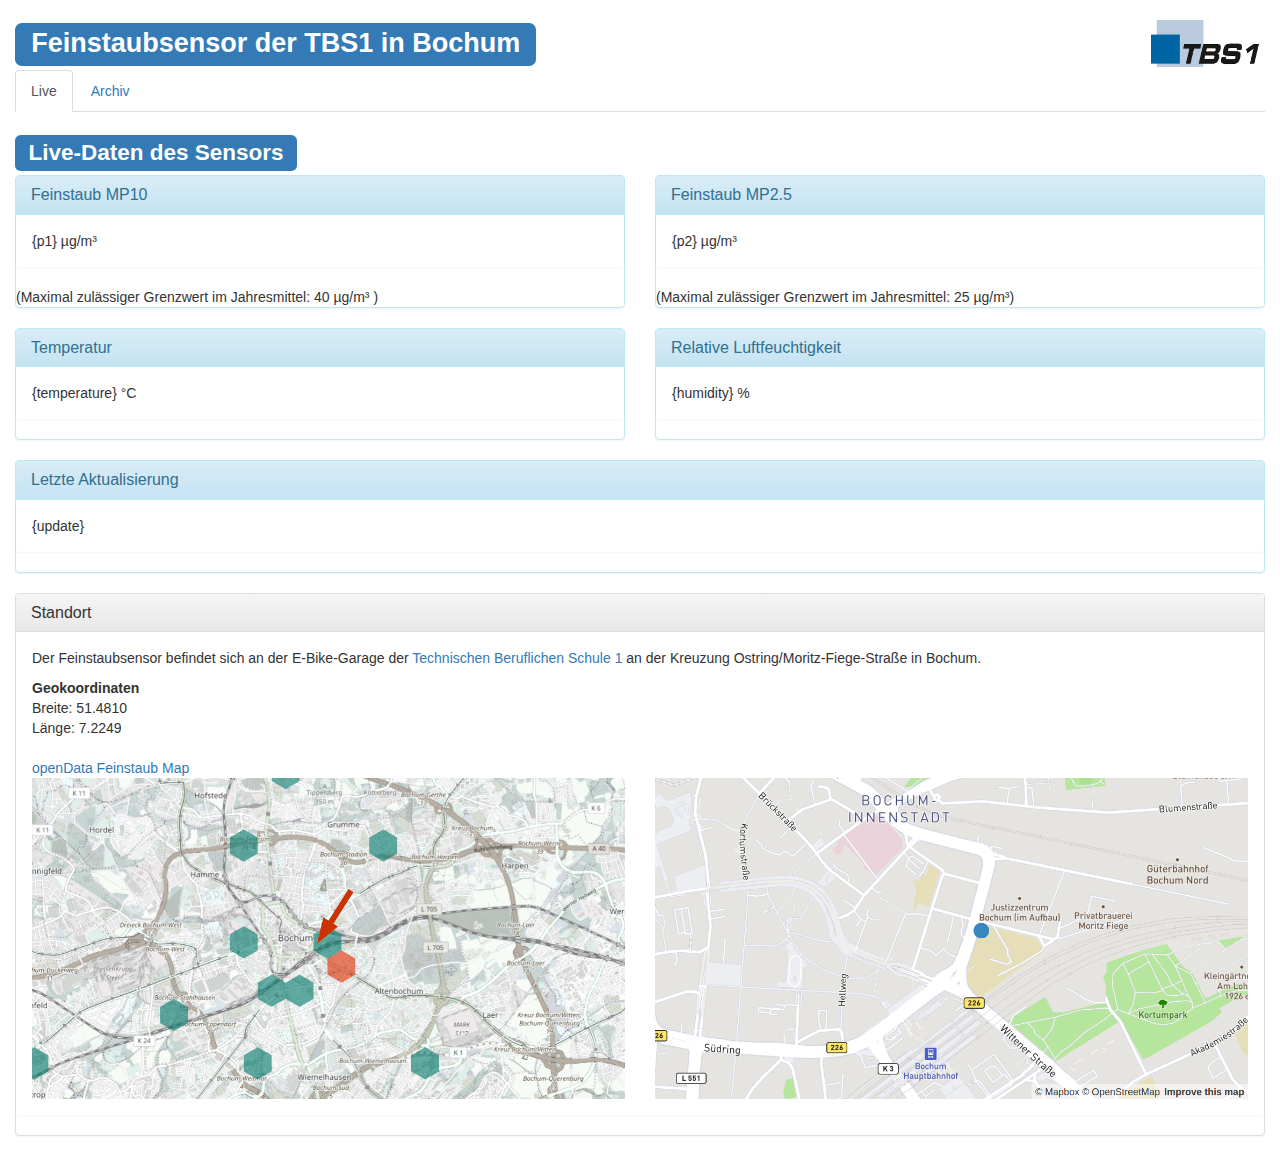
==== current_values_render/current_values.tpl.html @ a275be41 "changed template file name." ====
<!DOCTYPE html>
<html lang="de">
  <head>
    <link rel="shortcut icon" type="image/x-icon" href="favicon.ico">
    <meta charset="utf-8">
    <meta http-equiv="X-UA-Compatible" content="IE=edge">
    <meta name="viewport" content="width=device-width, initial-scale=1">
    <title>Feinstaubsensor der TBS1 in Bochum</title>
    <!-- jQuery -->
    <script src="./bootstrap/js/jquery-3.2.1.min.js"></script>
    <!-- Bootstrap -->
    <script src="./bootstrap/js/bootstrap.min.js"></script>
    <link href="bootstrap/css/bootstrap.min.css" rel="stylesheet">
    <link href="bootstrap/css/bootstrap-theme.min.css" rel="stylesheet">
  </head>
  <body>
    <div class="container-fluid">
      <div class="row">
        <div class="col-xs-6">
          <h1>
            <span class="label label-primary">Feinstaubsensor der TBS1 in Bochum</span>
          </h1>
        </div>
        <div class="col-xs-6">
          <img style="margin-top: 20px; height: 50px;" class="pull-right" src="./img/logo.png" alt="Logo" />
        </div>
      </div>
      <ul class="nav nav-tabs">
        <li class="active">
          <a data-toggle="tab" href="#live">Live</a>
        </li>
        <li>
          <a data-toggle="tab" href="#archive">Archiv</a>
        </li>
      </ul>
      <div class="tab-content">
        <!-- begin of live data -->
        <div id="live" class="tab-pane fade in active">
          <div class="row">
            <div class="col-xs-12">
              <h2>
                <span class="label label-primary">Live-Daten des Sensors</span>
              </h2>
            </div>
          </div>
          <div class="row">
            <div class="col-xs-6">
              <div class="panel panel-info">
                <div class="panel-heading">
                  <h3 class="panel-title">Feinstaub MP10</h3>
                </div>
                <div class="panel panel-body">
                  {p1} &micro;g/m&sup3;
                </div>
                (Maximal zulässiger Grenzwert im Jahresmittel: 40 &micro;g/m&sup3; )
                <!-- Grenzwerte gemäß http://www.umweltbundesamt.de/themen/luft/luftschadstoffe/feinstaub -->
              </div>
            </div>
            <div class="col-xs-6">
              <div class="panel panel-info">
                <div class="panel-heading">
                  <h3 class="panel-title">Feinstaub MP2.5</h3>
                </div>
                <div class="panel panel-body">
                  {p2} &micro;g/m&sup3;
                </div>
                (Maximal zulässiger Grenzwert im Jahresmittel: 25 &micro;g/m&sup3;)
              </div>
            </div>
          </div>
          <div class="row">
            <div class="col-xs-6">
              <div class="panel panel-info">
                <div class="panel-heading">
                  <h3 class="panel-title">Temperatur</h3>
                </div>
                <div class="panel panel-body">
                  {temperature} &deg;C
                </div>
              </div>
            </div>
            <div class="col-xs-6">
              <div class="panel panel-info">
                <div class="panel-heading">
                  <h3 class="panel-title">Relative Luftfeuchtigkeit</h3>
                </div>
                <div class="panel panel-body">
                  {humidity} %
                </div>
              </div>
            </div>
          </div>
          <div class="row">
            <div class="col-xs-12">
              <div class="panel panel-info">
                <div class="panel-heading">
                  <h3 class="panel-title">Letzte Aktualisierung</h3>
                </div>
                <div class="panel panel-body">
                  {update}
                </div>
              </div>
            </div>
          </div>
        </div>
        <!-- end of live data -->
        <!-- begin of archive data --->
        <div id="archive" class="tab-pane fade">
          <div class="row">
            <div class="col-xs-12">
              <h2>
                <span class="label label-primary">Archiv-Daten und Diagramme</span>
              </h2>
            </div>
          </div>
          <!-- 4 diagrams -->
          <div class="row">
            <div class="col-xs-12">
              <div class="panel panel-info">
                <div class="panel-heading">
                  <h3 class="panel-title">Gleitender 24h-Durchschnitt</h3>
                </div>
                <div class="panel panel-body">
                  <div class="row">
                    <div class="col-xs-6">
                      <img style="width: 100%;" src="https://www.madavi.de/sensor/images/sensor-esp8266-3394227-sds011-1-floating.png" alt="Gleitender 24h-Durchschnitt des PM10-Wertes" />
                    </div>
                    <div class="col-xs-6">
                      <img style="width: 100%;" src="https://www.madavi.de/sensor/images/sensor-esp8266-3394227-sds011-25-floating.png" alt="Gleitender 24h-Durchschnitt des PM2.5-Wertes" /> 
                    </div>
                  </div>
                  <div class="row" style="margin-top: 10px;">
                    <div class="col-xs-6">
                      <img style="width: 100%;" src="https://www.madavi.de/sensor/images/sensor-esp8266-3394227-dht-1-floating.png" alt="Gleitender 24h-Durchschnitt der Temperatur" />
                    </div>
                    <div class="col-xs-6">
                      <img style="width: 100%;" src="https://www.madavi.de/sensor/images/sensor-esp8266-3394227-dht-25-floating.png" alt="Gleitender 24h-Durchschnitt der relativen Luftfeuchtigkeit" /> 
                    </div>
                  </div>
                </div>
              </div>
            </div>
          </div>
          <!-- 4 diagrams -->
          <div class="row">
            <div class="col-xs-12">
              <div class="panel panel-info">
                <div class="panel-heading">
                  <h3 class="panel-title">&Uuml;ber einen Tag</h3>
                </div>
                <div class="panel panel-body">
                  <div class="row">
                    <div class="col-xs-6">
                      <img style="width: 100%;" src="https://www.madavi.de/sensor/images/sensor-esp8266-3394227-sds011-1-day.png" alt="PM10-Wert &uuml;ber einen Tag" />
                    </div>
                    <div class="col-xs-6">
                      <img style="width: 100%;" src="https://www.madavi.de/sensor/images/sensor-esp8266-3394227-sds011-25-day.png" alt="PM2.5-Wert &uuml;ber einen Tag" /> 
                    </div>
                  </div>
                  <div class="row" style="margin-top: 10px;">
                    <div class="col-xs-6">
                      <img style="width: 100%;" src="https://www.madavi.de/sensor/images/sensor-esp8266-3394227-dht-1-day.png" alt="Temperatur &uuml;ber einen Tag" />
                    </div>
                    <div class="col-xs-6">
                      <img style="width: 100%;" src="https://www.madavi.de/sensor/images/sensor-esp8266-3394227-dht-25-day.png" alt="Relative Luftfeuchtigkeit &uuml;ber einen Tag" /> 
                    </div>
                  </div>
                </div>
              </div>
            </div>
          </div>
          <!-- 4 diagrams -->
          <div class="row">
            <div class="col-xs-12">
              <div class="panel panel-info">
                <div class="panel-heading">
                  <h3 class="panel-title">&Uuml;ber eine Woche</h3>
                </div>
                <div class="panel panel-body">
                  <div class="row">
                    <div class="col-xs-6">
                      <img style="width: 100%;" src="https://www.madavi.de/sensor/images/sensor-esp8266-3394227-sds011-1-week.png" alt="PM10-Wert &uuml;ber eine Woche" />
                    </div>
                    <div class="col-xs-6">
                      <img style="width: 100%;" src="https://www.madavi.de/sensor/images/sensor-esp8266-3394227-sds011-25-week.png" alt="PM2.5-Wert &uuml;ber eine Woche" /> 
                    </div>
                  </div>
                  <div class="row" style="margin-top: 10px;">
                    <div class="col-xs-6">
                      <img style="width: 100%;" src="https://www.madavi.de/sensor/images/sensor-esp8266-3394227-dht-1-week.png" alt="Temperatur &uuml;ber eine Woche" />
                    </div>
                    <div class="col-xs-6">
                      <img style="width: 100%;" src="https://www.madavi.de/sensor/images/sensor-esp8266-3394227-dht-25-week.png" alt="Relative Luftfeuchtigkeit &uuml;ber eine Woche" /> 
                    </div>
                  </div>
                </div>
              </div>
            </div>
          </div>
          <!-- 4 diagrams -->
          <div class="row">
            <div class="col-xs-12">
              <div class="panel panel-info">
                <div class="panel-heading">
                  <h3 class="panel-title">&Uuml;ber einen Monat</h3>
                </div>
                <div class="panel panel-body">
                  <div class="row">
                    <div class="col-xs-6">
                      <img style="width: 100%;" src="https://www.madavi.de/sensor/images/sensor-esp8266-3394227-sds011-1-month.png" alt="PM10-Wert &uuml;ber einen Monat" />
                    </div>
                    <div class="col-xs-6">
                      <img style="width: 100%;" src="https://www.madavi.de/sensor/images/sensor-esp8266-3394227-sds011-25-month.png" alt="PM2.5-Wert &uuml;ber einen Monat" /> 
                    </div>
                  </div>
                  <div class="row" style="margin-top: 10px;">
                    <div class="col-xs-6">
                      <img style="width: 100%;" src="https://www.madavi.de/sensor/images/sensor-esp8266-3394227-dht-1-month.png" alt="Temperatur &uuml;ber einen Monat" />
                    </div>
                    <div class="col-xs-6">
                      <img style="width: 100%;" src="https://www.madavi.de/sensor/images/sensor-esp8266-3394227-dht-25-month.png" alt="Relative Luftfeuchtigkeit &uuml;ber einen Monat" /> 
                    </div>
                  </div>
                </div>
              </div>
            </div>
          </div>
          <!-- end of diagrams -->
          <div class="row">
            <div class="col-xs-12">
              <div class="panel panel-info">
                <div class="panel-heading">
                  <h3 class="panel-title">Archiv-Daten im CSV-Format</h3>
                </div>
                <div class="panel panel-body">
                  <a href="http://archive.luftdaten.info">archive.luftdaten.info</a> <br />
                  Feinstaub PM10 und PM2.5: /yyyy-mm-dd/yyyy-mm-dd_sds011_sensor_3659.csv <br />
                  Temperatur und Luftfeuchtigkeit: /yyyy-mm-dd/yyyy-mm-dd_dht22_sensor_3660.csv
                </div>
              </div>
            </div>
          </div>
        </div>
        <!-- end of archive data -->
        <!-- begin of standort -->
        <div class="row">
          <div class="col-xs-12">
            <div class="panel panel-default">
              <div class="panel-heading">
                <h3 class="panel-title">Standort</h3>
              </div>
              <div class="panel panel-body">
                <p>Der Feinstaubsensor befindet sich an der E-Bike-Garage der <a href="http://www.tbs1.de">Technischen Beruflichen Schule 1</a> an der Kreuzung Ostring/Moritz-Fiege-Stra&szlig;e in Bochum.</p>
                <address>
                  <strong>Geokoordinaten</strong><br />
                  Breite: 51.4810 <br />
                  L&auml;nge: 7.2249
                </address>
                <a href="http://bochum.maps.luftdaten.info/#13/51.4810/7.2248">openData Feinstaub Map</a> <br />
                <div class="row">
                  <div class="col-xs-6">
                    <img style="width: 100%;" src="./img/standort_wabe_pfeil.png" alt="Standort des Sensors in der Wabe" />
                  </div>
                  <div class="col-xs-6">
                    <img style="width: 100%;" class="abbildung" src="./img/standort_punkt.png" alt="Standort des Sensors als Punkt" /> 
                  </div>
                </div>
              </div>
            </div>
          </div>
        </div>
        <!-- end of standort -->
      </div>
      <!-- end of tab content -->
    </div>
    <!-- end of container fluid -->
  </body>
</html>
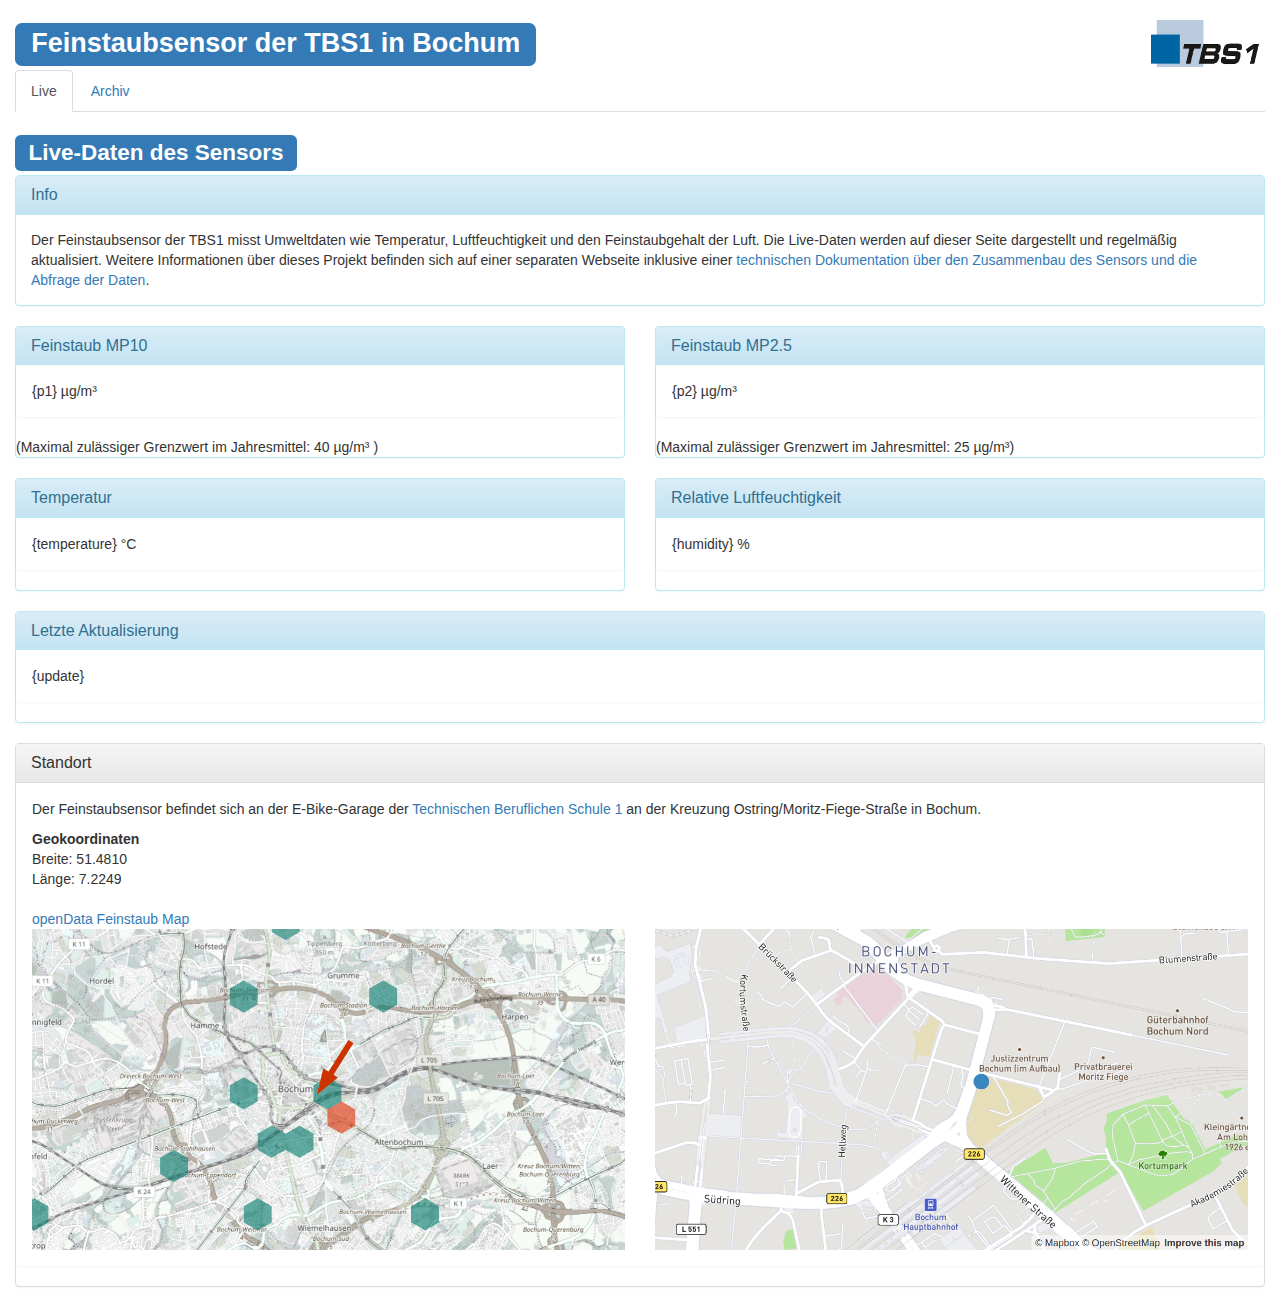
==== commit e7ecab91: "added information about sensor. closes issue #4." ====
--- a/current_values_render/current_values.tpl.html
+++ b/current_values_render/current_values.tpl.html
@@ -44,6 +44,26 @@
             </div>
           </div>
           <div class="row">
+            <div class="col-xs-12">
+              <div class="panel panel-info">
+                <div class="panel-heading">
+                  <h3 class="panel-title">Info</h3>
+                </div>
+                <div class="panel-body">
+                  Der Feinstaubsensor der TBS1 misst Umweltdaten wie Temperatur,
+                  Luftfeuchtigkeit und den Feinstaubgehalt der Luft. Die
+                  Live-Daten werden auf dieser Seite dargestellt und regelmäßig
+                  aktualisiert.
+                  Weitere Informationen über dieses Projekt befinden sich auf
+                  einer separaten Webseite inklusive einer
+                  <a href="https://tbs1-bo.github.io/luftdaten.tbs1.de">technischen
+                  Dokumentation über den Zusammenbau des Sensors und die Abfrage
+                  der Daten</a>.
+                </div>
+              </div>
+            </div>
+          </div>
+          <div class="row">
             <div class="col-xs-6">
               <div class="panel panel-info">
                 <div class="panel-heading">
@@ -233,7 +253,7 @@
                   <h3 class="panel-title">Archiv-Daten im CSV-Format</h3>
                 </div>
                 <div class="panel panel-body">
-                  <a href="http://archive.luftdaten.info">archive.luftdaten.info</a> <br />
+                  <a href="https://archive.luftdaten.info">archive.luftdaten.info</a> <br />
                   Feinstaub PM10 und PM2.5: /yyyy-mm-dd/yyyy-mm-dd_sds011_sensor_3659.csv <br />
                   Temperatur und Luftfeuchtigkeit: /yyyy-mm-dd/yyyy-mm-dd_dht22_sensor_3660.csv
                 </div>
@@ -250,7 +270,7 @@
                 <h3 class="panel-title">Standort</h3>
               </div>
               <div class="panel panel-body">
-                <p>Der Feinstaubsensor befindet sich an der E-Bike-Garage der <a href="http://www.tbs1.de">Technischen Beruflichen Schule 1</a> an der Kreuzung Ostring/Moritz-Fiege-Stra&szlig;e in Bochum.</p>
+                <p>Der Feinstaubsensor befindet sich an der E-Bike-Garage der <a href="https://www.tbs1.de">Technischen Beruflichen Schule 1</a> an der Kreuzung Ostring/Moritz-Fiege-Stra&szlig;e in Bochum.</p>
                 <address>
                   <strong>Geokoordinaten</strong><br />
                   Breite: 51.4810 <br />
